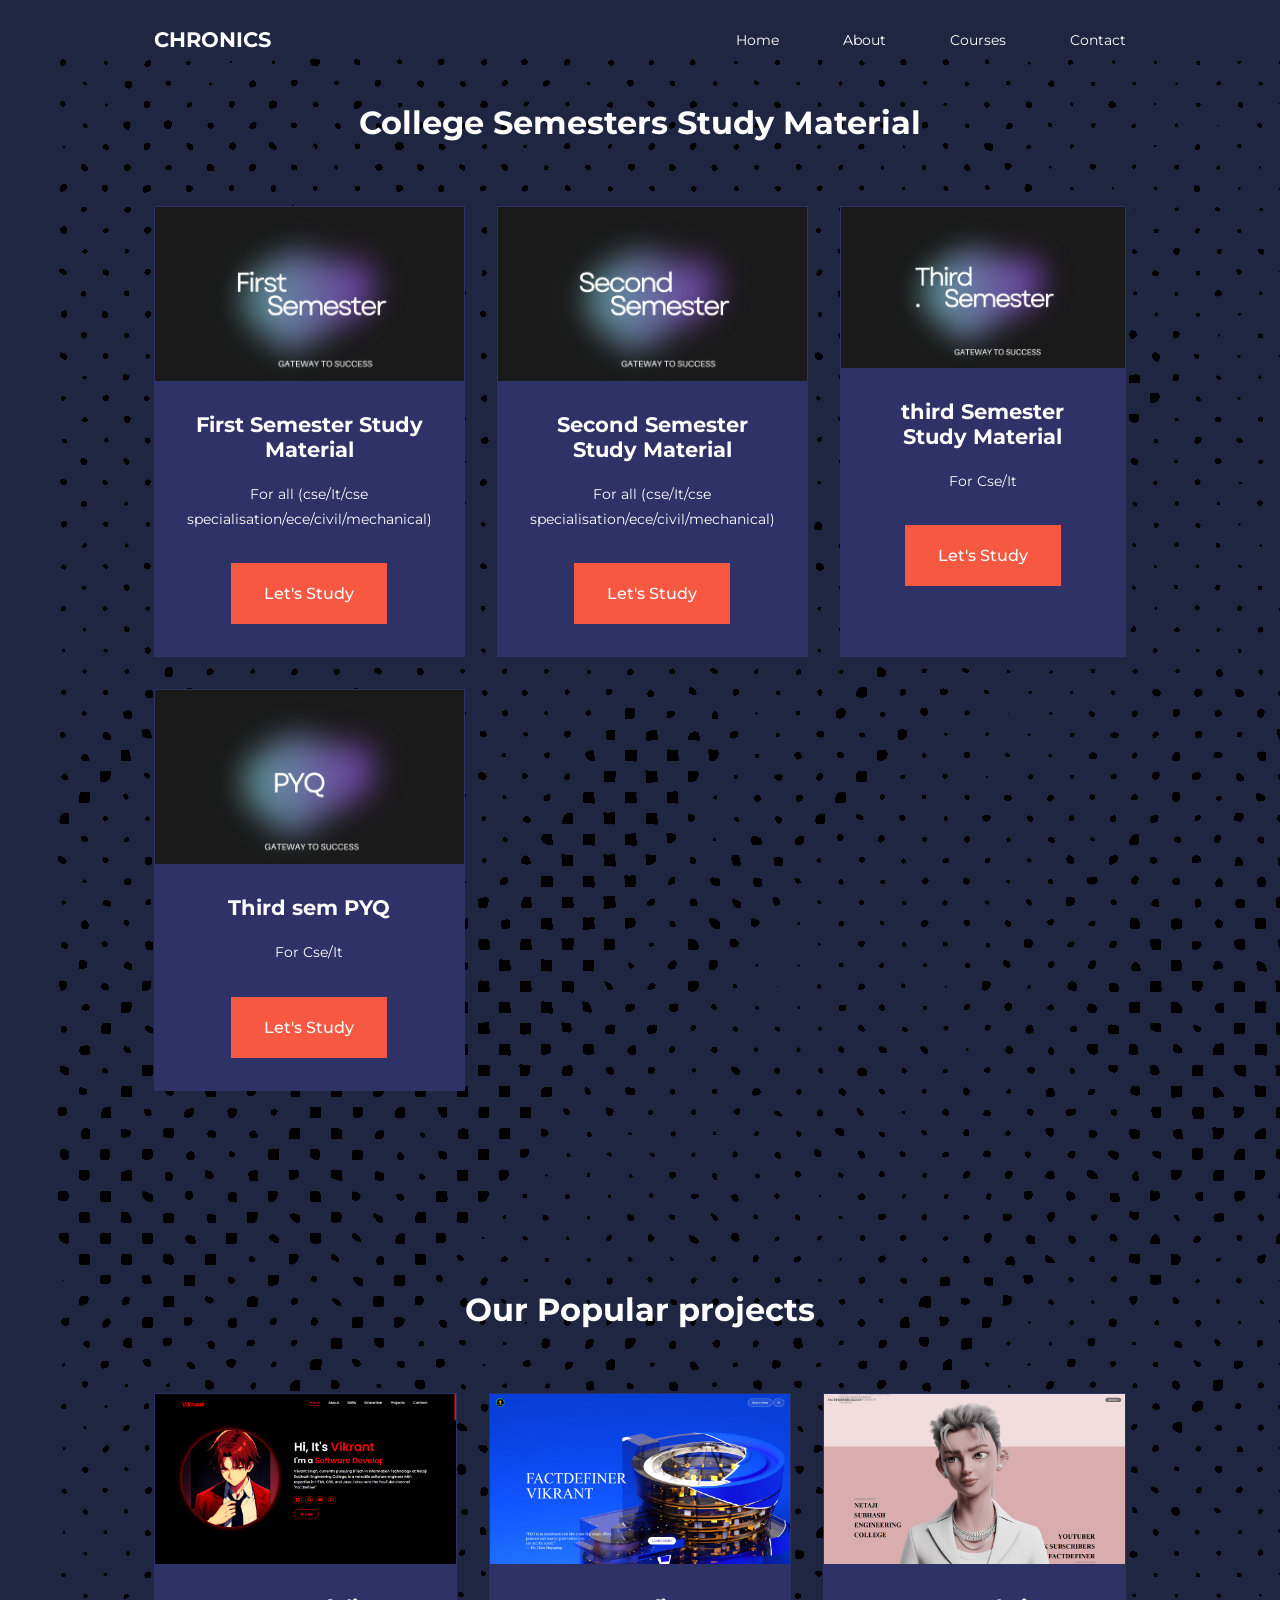
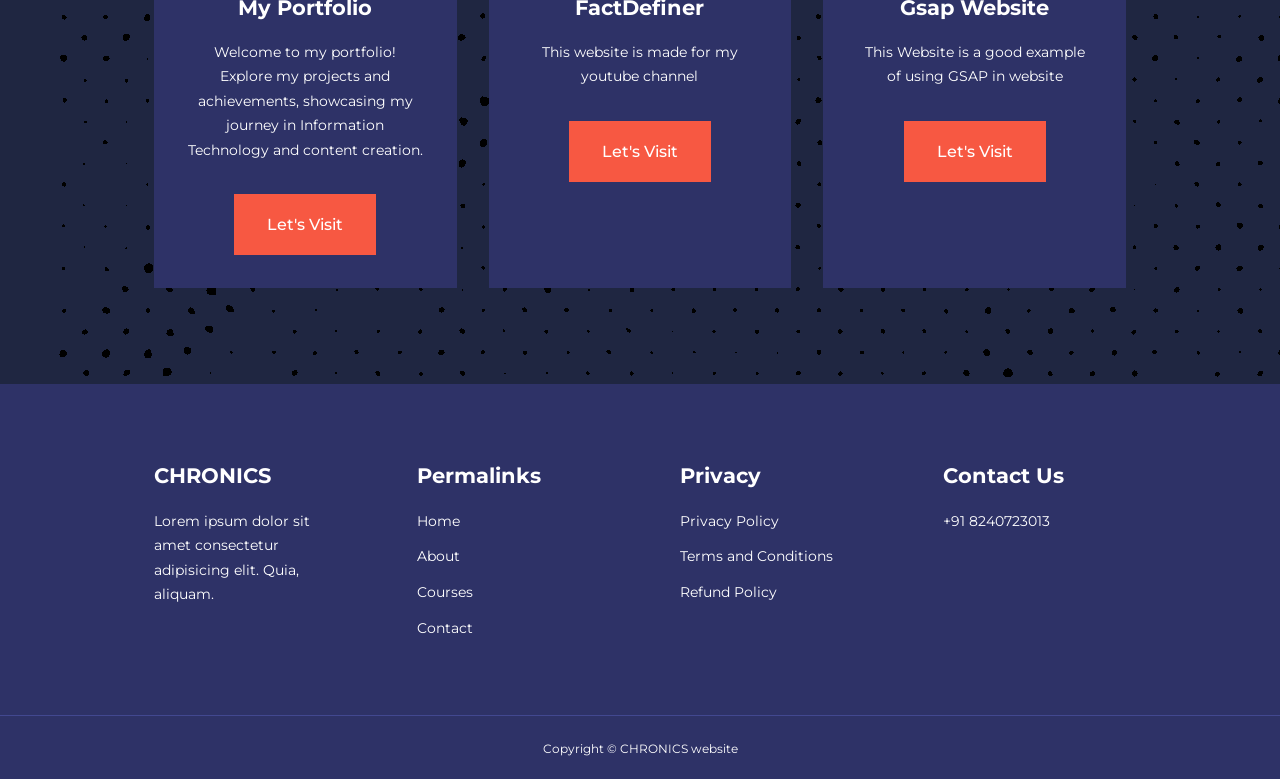
==== courses.html @ 815d925a "courses.html" ====
<!DOCTYPE html>
<html lang="en">
<head>
    <meta charset="UTF-8">
    <meta name="viewport" content="width=device-width, initial-scale=1.0">
    <title>Responsive website</title>
    <link rel="stylesheet" href="./css/style.css">
    <link rel="stylesheet" href="./css/about.css">
    <link rel="stylesheet" href="https://unicons.iconscout.com/release/v4.0.8/css/line.css">

<link rel="preconnect" href="https://fonts.googleapis.com">
<link rel="preconnect" href="https://fonts.gstatic.com" crossorigin>
<link href="https://fonts.googleapis.com/css2?family=Montserrat:wght@300;400;500;600;700;800;900&display=swap" rel="stylesheet" >

<style>
    .courses{
        margin-top: 0.5rem;
    }

    body{
        background-image: url("./image/pngwing.com.png");
    }
</style>



</head>
<body>
    <nav>
        <div class="container nav__container">
            <a href="index.html"><h4>CHRONICS</h4></a>
            <ul class="nav__menu">
                <li><a href="index.html">Home</a></li>
                <li><a href="about.html">About</a></li>
                <li><a href="courses.html">Courses</a></li>
                <li><a href="contact.html">Contact</a></li>

            </ul>
            <button id="open-menu-btn"><i class="uil uil-bars"></i></button>
            <button id="close-menu-btn"><i class="uil uil-multiply"></i></button>
        </div>
    </nav>

<!-- ========================end of navbar-============== -->











<section class="courses">
    <h2>College Semesters Study Material</h2>
    <div class="container courses__container">
        <article class="course">
            <div class="course__image">
                <img src="image/first.jpeg" alt="">
            </div>
            <div class="course__info">
                <h4>First Semester Study Material</h4>
            <p>For all (cse/It/cse specialisation/ece/civil/mechanical)</p>
            <a href="semester1.html" class="btn btn-primary">Let's Study</a>
            </div>
        </article>

        <article class="course">
            <div class="course__image">
                <img src="image/second.jpeg" alt="">
            </div>
          <div class="course__info">
            <h4>Second Semester Study Material</h4>
            <p>For all (cse/It/cse specialisation/ece/civil/mechanical)</p>
            <a href="semester2.html" class="btn btn-primary">Let's Study</a>
          </div>
        </article>
        <article class="course">
            <div class="course__image">
                <img src="image/third.jpeg" alt="">
            </div>
          <div class="course__info">
            <h4>third Semester Study Material</h4>
            <p>For Cse/It</p>
            <a href="semester3.html" class="btn btn-primary">Let's Study</a>
          </div>
        </article>
<!-- ===================================================================== -->

        <article class="course">
            <div class="course__image">
                <img src="image/pyql.jpeg" alt="">
            </div>
          <div class="course__info">
            <h4>Third sem PYQ</h4>
            <p>For Cse/It</p>
            <a href="pyq.html" class="btn btn-primary">Let's Study</a>
          </div>
        </article>
       
<!-- =========================================================================================== -->
    </div>
</section>
<section class="courses">
    <h2>Our Popular projects</h2>
    <div class="container courses__container">
        <article class="course">
            <div class="course__image">
                <img src="image/port.png" alt="">
            </div>
            <div class="course__info">
                <h4>My Portfolio</h4>
            <p>Welcome to my portfolio! Explore my projects and achievements, showcasing my journey in Information Technology and content creation.</p>
            <a href="https://vik4an5.github.io/complete-portfolio/" target="_blank" class="btn btn-primary">Let's Visit</a>
            </div>
        </article>

        <article class="course">
            <div class="course__image">
                <img src="./image/firest.png" alt="">
            </div>
          <div class="course__info">
            <h4>FactDefiner</h4>
            <p>This website is made for my youtube channel</p>
            <a href="https://vik4an5.github.io/website/"  target="_blank" class="btn btn-primary">Let's Visit</a>
          </div>
        </article>


        <article class="course">
            <div class="course__image">
                <img src="./image/imagechange.png" alt="">
            </div>
            <div class="course__info">
                <h4>Gsap Website</h4>
            <p>This Website is a good example of using GSAP in website                                                           </p>
            <a href="https://vik4an5.github.io/imageChanging/" target="_blank"  class="btn btn-primary">Let's Visit</a>
            </div>
        </article>
       

    </div>
</section>



















<footer >
    <div class="container footer__container">
        <div class="footer__1">
            <a href="index.html" class="footer__logo"><h4>CHRONICS</h4></a>
            <p>Lorem ipsum dolor sit amet consectetur adipisicing elit. Quia, aliquam.</p>
        </div>

        <div class="footer__2">
            <h4>Permalinks</h4>
            <ul class="permalinks">
                <li><a href="index.html">Home</a></li>
                <li><a href="about.html">About</a></li>
                <li><a href="courses.html">Courses</a></li>
                <li><a href="contact.html">Contact</a></li>
            </ul>
        </div>


        <div class="footer__3">
            <h4>Privacy</h4>
            <ul class="privacy">
                <li><a href="#">Privacy Policy</a></li>
                <li><a href="#">Terms and Conditions</a></li>
                <li><a href="#">Refund Policy</a></li>
           
            </ul>
        </div>

        <div class="footer__4">
            <h4>Contact Us</h4>
           <div>
            <p>+91 8240723013</p>
           
           </div>

           <ul class="footer__socials">
            <li>
                <a href="#"><i class="uil uil-facebook-f"></i></a>
            </li>
            <li>
                <a href="#"><i class="uil uil-instagram-alt"></i></a>
            </li>
            <li>
                <a href="#"><i class="uil uil-twitter"></i></a>
            </li>
            <li>
                <a href="#"><i class="uil uil-linkedin-alt"></i></a>
            </li>

           </ul>
        </div>
        
    </div>
    <div class="footer__copyright">
        <small>Copyright &copy; CHRONICS website</small>
    </div>
</footer>




    <script src="./main.js"></script>

    
</body>
</html>
---- css/style.css ----
@import url('https://fonts.googleapis.com/css2?family=Poppins:wght@100;200;300;400;500;600&display=swap');

*{
    margin: 0;
    padding: 0;
    border: 0;
    outline: 0;
    text-decoration: none;
    list-style: none;
    box-sizing: border-box;
}

:root{
    --color-primary: #6c63ff;
    --color-success: #00bf8e;
    --color-warning: #f7c94b;
    --color-danger: #f75842;
    --color-danger-variant: rgba(247 , 88, 66, 0.4);
    --color-white: #fff;
    --color-light: rgba(255, 255, 255, 0.7);
    --color-black: #000;
    --color-bg: #1f2641;
    --color-bg1: #2e3267;
    --color-bg2: #424890;

    --container-width-lg: 76%;
    --container-width-md: 90%;
    --container-width-sm: 94%;

    --o-transition: all 400ms ease;

   
}

body{
    font-family: 'Montserrat', sans-serif;
    line-height: 1.7;
    color: var(--color-white);
    background: var(--color-bg);
}
html::-webkit-scrollbar{
    width: 0.8rem;
}

html::-webkit-scrollbar-track {
    background: var(--color-bg2);
}
html::-webkit-scrollbar-thumb{
    background: var(--color-primary);
}

.container{
    width: var(--container-width-lg);
    margin: 0 auto;
}

section{
    padding: 6rem 0;;
}

section h2{
    text-align: center;
    margin-bottom: 4rem;
}

h1,
h2,
h3,
h4,
h5{
    line-height: 1.2;
}

h1{
    font-size: 2.4rem;
}

h2{
    font-size: 2rem;
}

h3{
    font-size: 1.6rem;
}

h4{
    font-size: 1.3rem;
}

a{
    color: var(--color-white);

}

img{
    width: 100%;
    display: block;
    object-fit: cover;
}

.btn{
    display: inline-block;
    background: var(--color-white);
    color: var(--color-black);
    padding: 1rem 2rem;
    border: 1px solid transparent;
    font-weight: 500;
    transition: var(--transition);
}

.btn:hover{
    background: transparent;
    color: var(--color-white);
    border-color: var(--color-white);

}

.btn-primary{
    background: var(--color-danger);
    color: var(--color-white);
}

/* ===============navbar=============*/
nav{
    background: transparent;
    width: 100vw;
    height: 5rem;
    position: fixed;
    top: 0;
    z-index: 11;
}

/* //change navbar styles on scroll using java */
.window-scroll{
    background: var(--color-primary);
    box-shadow: 0 1rem 2rem rgba(0,0,0,0.2);

}

.nav__container{
    height: 100%;
    display: flex;
    justify-content: space-between;
    align-items: center;
}

nav button{
    display: none;
}

.nav__menu{
    display: flex;
    align-items: center;
    gap: 4rem;
}

.nav__menu a{
    font-size: 0.9rem;
    transition: var(--transition);

}

.nav__menu a:hover {
    color: var(--color-bg2);
}


/*=============header========*/


header{
    position: relative;
    top: 5rem;
    overflow: hidden;
    height: 70vh;
    margin-bottom: 5rem;
}

.header__container{
    display: grid;
    grid-template-columns: 1fr 1fr;
    align-items: center;
    gap: 5rem;
    height: 100%;
}

.header__left p{
    margin: 1rem 0 2.4rem;
}


.social-icon a{
    display: inline-flex;
    justify-content: center;
    align-items: center;
    width: 2rem;height: 2rem;
    background: transparent;
    border: 0.1rem solid var(--color-primary);
    font-size: 1rem;
    border-radius: 50%;
    color: var(--color-primary);
    margin: 1.5rem 0.7rem 1.5rem 0;
    transition: 0.3s ease;
}

.social-icon a:hover{
    color: black;
    transform: scale(1.3) translateY(-5px);
    background: var(--color-primary);
    box-shadow: 0 0 25px var(--color-primary);
}

/*=============categories========*/

.categories{
    background: var(--color-bg1);
    height: 32rem;
}


.categories h1{
    line-height: 1;
    margin-bottom: 3rem;
}

.categories__container{
    display: grid;
    grid-template-columns: 40% 60%;
    /* gap: 4rem; */
}

.categories__left{
    margin-right: 4rem;
}


.categories__left p{
    margin: 1rem o 3rem;
}

.categories__left .btn{
    margin-top: 2rem;
}
.categories__right{
    display: grid;
    grid-template-columns: repeat(3, 1fr);
    gap: 1.2rem;
}

.category{
    background: var(--color-bg2);
    padding: 2rem;
    border-radius: 2rem;
    transition: var(--transition);
}
.category:hover{
    box-shadow: 0 3rem 3rem rbga(0,0,0,0.3);

}

.category:nth-child(2) .category__icon{
    background-color: var(--color-danger);

}
.category:nth-child(3) .category__icon{
    background-color: var(--color-success);

}
.category:nth-child(4) .category__icon{
    background-color: var(--color-danger);

}
.category:nth-child(5) .category__icon{
    background-color: var(--color-success);

}
.category:nth-child(6) .category__icon{
    background-color: var(--color-danger);

}

.category__icon{
    background: var(--color-primary);
    padding: 0.7rem;
    border-radius: 0.9rem;
}

.category h5{
    margin: 2rem 0 1rem;
    
}

.category p{
    font-size: 0.85rem;
}


/* ===================polular web================ */

.courses{
    margin-top: 10rem;
    
}

.courses__container{
    display: grid;
    grid-template-columns: repeat(3, 1fr);
    gap: 2rem;
}


.course{
    background: var(--color-bg1);
    text-align: center;
    border: 1px solid transparent;
    transition: var(--transition);
}
.course:hover{
    background: transparent;
    border-color: var(--color-primary);
}

.course__info{
    padding: 2rem;
}
.course__info p{
    margin: 1.2rem 0 2rem;
    font-size: 0.9rem;
}

/* ===============faqs=================== */

.faqs{
    background: var(--color-bg1);
    box-shadow: inset 0 0 3rem rgba(0,0,0,0.5);
}
.faqs__container{
    display: grid;
    grid-template-columns: 1fr 1fr;
    gap: 1rem;
}

.faq{
    padding: 2rem;
    display: flex;
    align-items: center;
    gap: 1.4rem;
    height: fit-content;
    background: var(--color-primary);
    cursor: pointer;
}

.faq h4{
    font-size: 1rem;
    line-height: 2.2;
}

.faq__icon{
    align-self: flex-start;
    font-size: 1.2rem;
}

.faq p{
    margin-top: 0.8rem;

    display: none;

}
.faq.open p {
    display: block;
}

/* =========test==========

*/


.testimonials__container{
    overflow-x: hidden;
    position: relative;
    margin-bottom: 5rem;
}

.testimonial{
    padding-top: 2rem;

}

.avatar{
    width: 6rem;
    height: 6rem;
    border-radius: 50%;
    overflow: hidden;
    margin: 0 auto 1rem;
    border: 1rem solid var(--color-bg1);
}

.avatar img{
  margin-top: 1rem;
  
}
.testimonial__info{
    text-align: center;

}

.testimonial__body{
    background: var(--color-primary);
    padding: 2rem;
    margin-top: 3rem;
    position: relative;
    text-align: center;
}

.testimonial__body::before{
    content: "";
    display: block;
    background: linear-gradient(135deg,transparent, var(--color-primary),var(--color-primary), var(--color-primary) );
    width: 3rem;
    height: 3rem;
    position: absolute;
    left: 50%;
    top: -1.5rem;
    transform: rotate(45deg);
}

/* =========footer-============ */

footer{
    background: var(--color-bg1);
    padding-top: 5rem;
    font-size: 0.9rem;

}

.footer__container{
    display: grid;
    grid-template-columns: repeat(4, 1fr);
    gap: 5rem;
}

.footer__container >div h4{
    margin-bottom: 1.2rem;
}


.footer__1 p{
    margin: 0 0 2rem;
}

footer ul li{
    margin-bottom: 0.7rem;
}

footer ul li a:hover{
    text-decoration: underline;
}

.footer__socials{
    display: flex;
    gap: 1rem;
    font-size: 1.2rem;
    margin-top: 2rem;

}

.footer__copyright{
    text-align: center;
    margin-top: 4rem;
    padding: 1.2rem 0;
    border-top:  1px solid var(--color-bg2);
}

/* /*=================Media Queries============tablets */

@media screen and (max-width: 1024px){
   .container {
    width: var(--container-width-md);
   }
  h1{
    font-size: 2.2rem;
  }
   h2{
    font-size: 1.7rem;
   }
   h3{
    font-size: 1.4rem;
   }

   h4{
    font-size: 1.2rem;
   }


/* =========================NAVBAR================ */


nav button{
    display: inline-block;
    background: transparent;
    font-size: 1.8rem;
    color: var(--color-white);
    cursor:pointer;
}

nav button#close-menu-btn{
    display: none; 
}
.nav__menu{
    position: fixed;
    top: 5rem;
    right: 5%;
    height: fit-content;
    width: 18rem;
    flex-direction: column;
    gap: 0;
    display: none;
}

.nav__menu li {
    width: 100%;
    height: 5.8rem;
    animation: animateNavItems 400ms linear forwards;
    transform-origin: top right;
    opacity: 0;
}

.nav__menu li:nth-child(2){
    animation-delay: 200ms;
}
.nav__menu li:nth-child(3){
    animation-delay: 400ms;
}
.nav__menu li:nth-child(4){
    animation-delay: 600ms;
}

@keyframes animateNavItems {
    0%{
       transform: rotateZ(-90deg) rotateX(90deg) scale(0.1);
    }
    100%{
        transform: rotateZ(0) rotateX(0) scale(1);
        opacity: 1;
    }
    
}
.nav__menu li a{
    background: var(--color-primary);
    box-shadow: -4rem 6rem 10rem rgba(0,0,0,0.6);
    width: 100%;
    height: 100%;
    display: grid;
    place-items: center;
}

.nav__menu li a:hover{
    background: var(--color-bg2);
    color: var(--color-white);
}
/*=======================header================*/



header{
    height: 52vh;
    margin: 4rem;
}
.header__container{
    gap:0;
    padding-bottom: 3rem;
}

/*====================categories========*/
.categories{
    height: auto;
}
.categories__container{
    grid-template-columns: 1fr;
    gap: 3rem;
}
.categories__left{
    margin-right: 0;
}

/*===================popular courser*/

.courses{
    margin-top: 0;
}

.courses__container{
    grid-template-columns: 1fr 1fr;
}


/*===============faqs===============*/

.faqs__container{
    grid-template-columns: 1fr;
}

.faq{
    padding: 1.5rem;
}


/*==============footer=================*/
.footer__container{
    grid-template-columns: 1fr 1fr;

}


}


/*======================mediaquires=============*/

@media screen and (max-width: 600px){
    .container{
        width: var(--container-width-sm);
    }

    /*===============NAVBAR=================*/
    .nav__menu{
        right: 3%;

    }

    /*==============header============*/
    header{
        height: 120vh;
    }
    .header__container{
        grid-template-columns: 1fr;
        text-align: center;
        margin-top: 0;
    }
    .header__left p {
     margin-bottom: 1.3rem;
    }

    

     /*==============Categories============*/

     .categories__right{
        grid-template-columns: 1fr 1fr;
        gap: 0.7rem;
     }

     .category{
        padding: 1rem;
        border-radius: 1rem;
     }
     .category__icon{
        margin-top: 4px;
        display: inline-block;
    }
        /*=============POPULAR COURSES==============*/
    .courses__container {
        grid-template-columns: 1fr;
    } 


      /*=============teste==============*/
   .testimonial__body{
    padding: 1.2rem;
   }


         /*=============footer==============*/
         .footer__container{
            grid-template-columns: 1fr;
            text-align: center;
            gap: 2rem;
         }

         .footer__1 p{
            margin: 1rem auto;
         }

         .footer__socials{
            justify-content: centers;
         }

}
---- css/about.css ----
/*==========ACHIEVEMENTS===========*/

.about__achievements{
    margin-top: 3rem;


}

.about__achievements-container{
    display: grid;
    grid-template-columns: 40% 60%;
    gap: 5rem;
}

.about__achievements-right > p{
    margin: 1.6rem 0 2.5rem;
}

.achievements__cards{
    display: grid;
    grid-template-columns: repeat(3,1fr);
    gap: 1.5rem;
}

.achievements__card {
    background: var(--color-bg1);
    padding: 1.6rem;
    border-radius: 1rem;
    text-align: center;
    transition: var(--transition);

}

.achievements__card:hover{
    background: var(--color-bg2);
    box-shadow: 0 3rem 3rem rgba(0,0,0,0.3);
}

.achievement__icon{
    background: var(--color-danger);
    padding:0.6rem;
    border-radius: 1rem;
    display: inline-block;
    margin-bottom: 2rem;
    font-size: 2rem;

}
.achievements__card:nth-child(2) .achievement__icon{
    background: var(--color-success);
}
.achievements__card:nth-child(3) .achievement__icon{
    background: var(--color-primary);
}

.achievements__card p{
    margin-top: 1rem;
}


/*=============achievements=========*/

.team{
    background: var(--color-bg1);
    box-shadow: inset 0 0 3rem rgba(0,0,0,0.5);

}
.team__container{
    display: grid;
    grid-template-columns: repeat(4, 1fr);
    gap: 2rem;

}

.team__member{
    background: var(--color-bg2);
    padding: 2rem;
    border: 1px solid transparent;
    transition: var(--transition);
    position: relative;
    overflow: hidden;
}

.team__member:hover{
    background: transparent;
    border-color: var(--color-primary);
}

.team__member-image img{
    filter: saturate(0);
}

.team__member:hover img{
    filter: saturate(1);
}

.team__member-info *{
    text-align: center;
    margin-top: 1.4rem;
}

.team__member-info p{
    color: var(--color-light);
}

.team__member-socials{
    position: absolute;
    top: 40%;
    transform: translate(-50%);
    right: -100%;
    display: flex;
    flex-direction: column;
    background: var(--color-primary);
    border-radius: 1rem  0 0 1rem;
    box-shadow: -2rem 0 2rem rgba(0,0,0,0.3);
    transition: var(--transition);


}

.team__member:hover .team__member-socials{
    right: 0;
}

.team__member-socials a{
    padding: 1rem;

}


/*===============media queries==========*/
@media screen and (max-width: 1024px){
   .about__achievements{
    margin-top: 2rem;
   }
   .about__achievements-container{
    grid-template-columns: 1fr;
    gap: 4rem;
   }

   .about__achievements-left{
    width: 80%;
    margin: 0 auto;

   }

   .team__container{
    grid-template-columns: repeat(3,1fr);
    gap: 1.5rem;
   }

   .team__member{
    padding: 1rem;
   }
}

/*===============media queries mobiles==========*/
@media screen and (max-width: 600px){
    .achievements__cards{
        grid-template-columns: 1fr 1fr;
        gap: 0.7rem;
    }

    .team__container{
        grid-template-columns: 1fr 1fr;
        gap: 0.7rem;
    }

    .team__member{
        padding: 0;

    }
    .team__member p{
        margin-bottom: 1.5rem;
        
    }
}
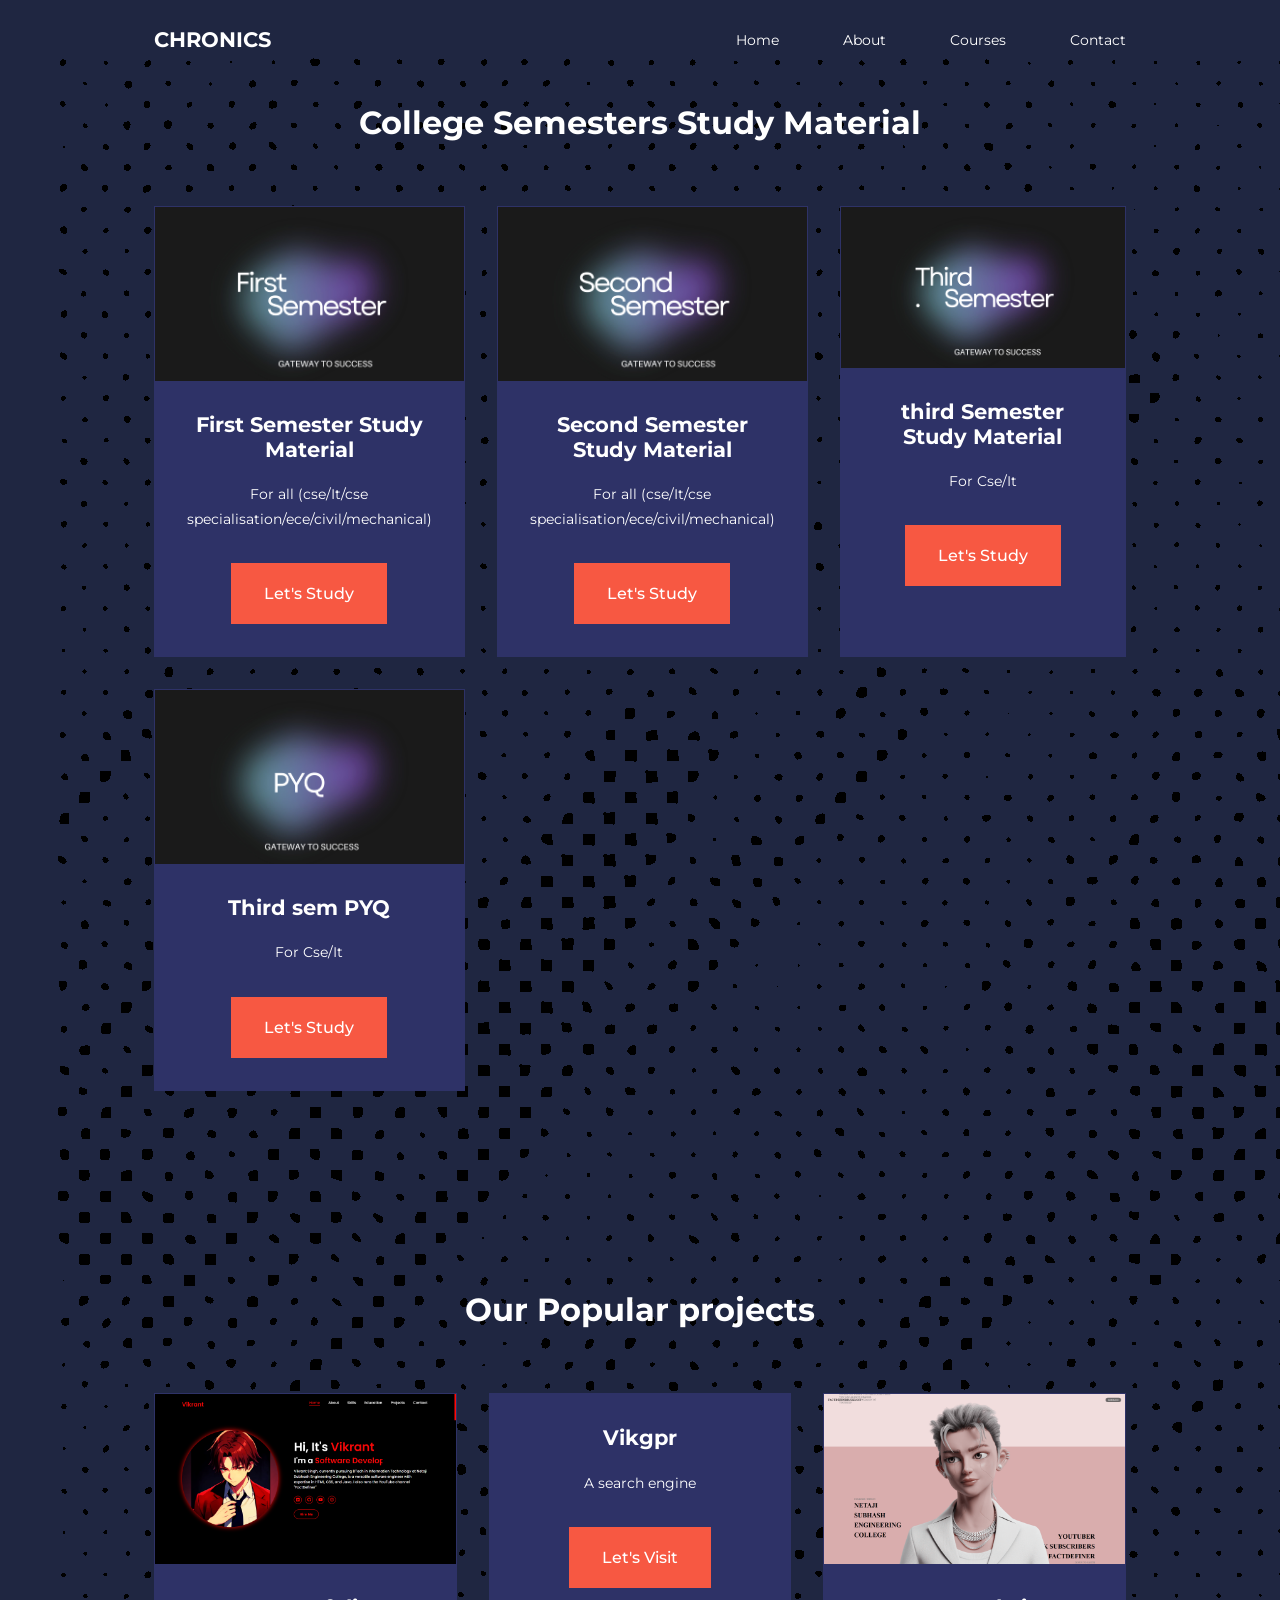
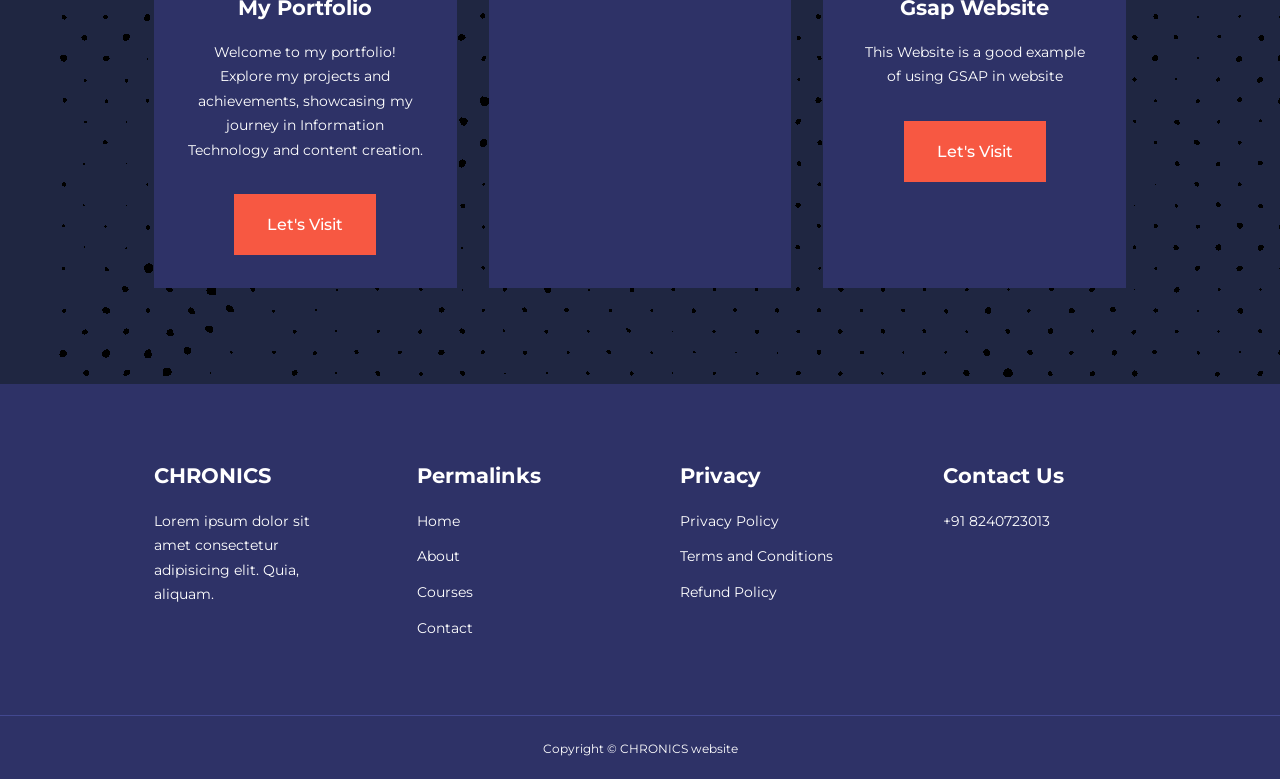
==== commit f1bc7530: "Update courses.html" ====
--- a/courses.html
+++ b/courses.html
@@ -114,18 +114,18 @@
             <div class="course__info">
                 <h4>My Portfolio</h4>
             <p>Welcome to my portfolio! Explore my projects and achievements, showcasing my journey in Information Technology and content creation.</p>
-            <a href="https://vik4an5.github.io/complete-portfolio/" target="_blank" class="btn btn-primary">Let's Visit</a>
-            </div>
-        </article>
-
-        <article class="course">
-            <div class="course__image">
-                <img src="./image/firest.png" alt="">
-            </div>
-          <div class="course__info">
-            <h4>FactDefiner</h4>
-            <p>This website is made for my youtube channel</p>
-            <a href="https://vik4an5.github.io/website/"  target="_blank" class="btn btn-primary">Let's Visit</a>
+            <a href="https://vikrantan5.github.io/CHRONICS_2.0/" target="_blank" class="btn btn-primary">Let's Visit</a>
+            </div>
+        </article>
+
+        <article class="course">
+            <div class="course__image">
+                <img src="./image/vikst.png" alt="">
+            </div>
+          <div class="course__info">
+            <h4>Vikgpr</h4>
+            <p>A search engine</p>
+            <a href="https://vikrantan5.github.io/vikgpt/"  target="_blank" class="btn btn-primary">Let's Visit</a>
           </div>
         </article>
 
@@ -137,7 +137,7 @@
             <div class="course__info">
                 <h4>Gsap Website</h4>
             <p>This Website is a good example of using GSAP in website                                                           </p>
-            <a href="https://vik4an5.github.io/imageChanging/" target="_blank"  class="btn btn-primary">Let's Visit</a>
+            <a href="https://vikrantan5.github.io/imagechanging/" target="_blank"  class="btn btn-primary">Let's Visit</a>
             </div>
         </article>
        
@@ -228,4 +228,4 @@
 
     
 </body>
-</html>+</html>
